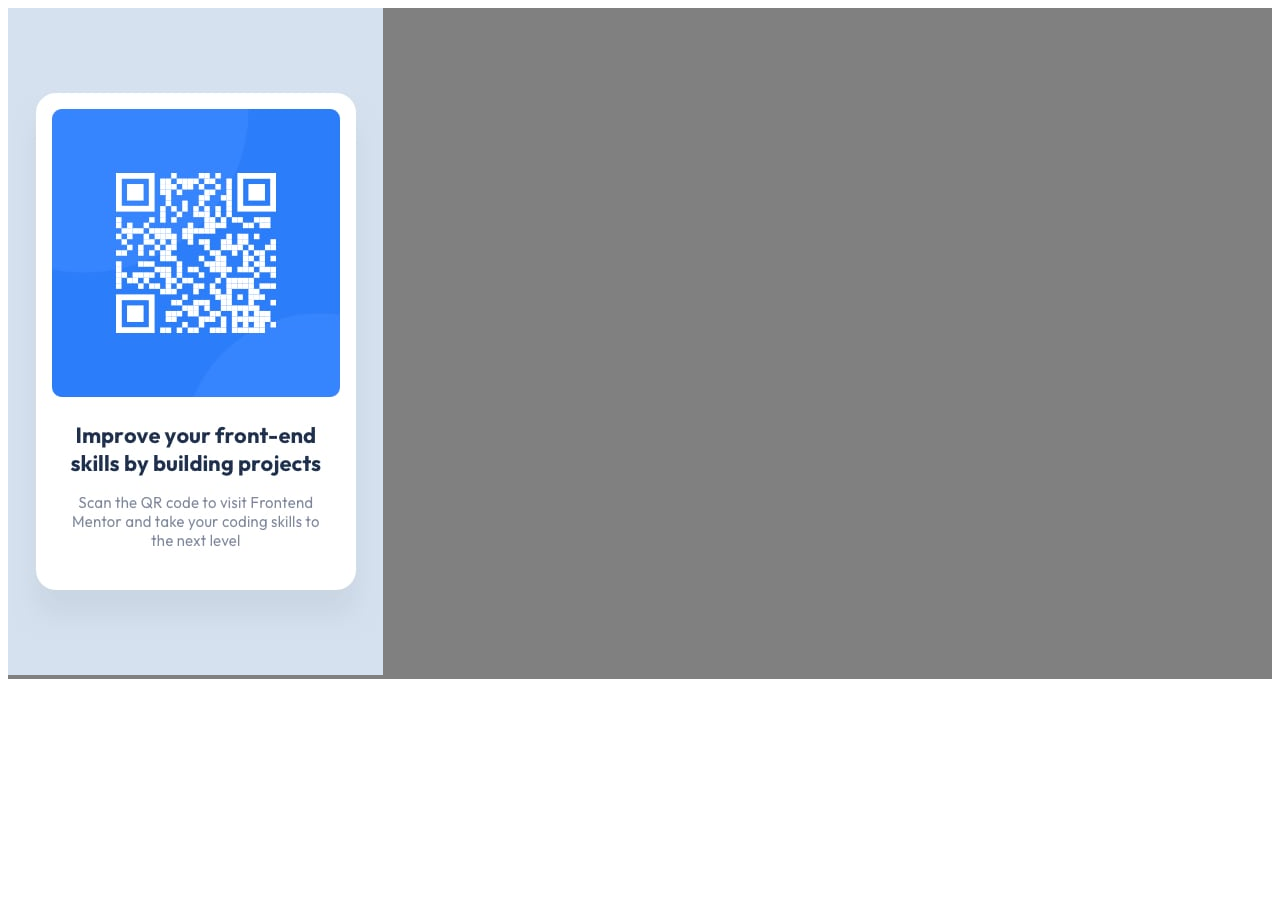
==== index.html @ ce4f6adb "Add files via upload" ====
<!DOCTYPE html>
<html lang="en">
<head>
    <meta charset="UTF-8">
    <meta name="viewport" content="width=device-width, initial-scale=1.0">
    <title>Document</title>
    <link rel="stylesheet" href="style.css">
  
</head>
<body>
    

<div class="container">
<div class="card">
<img src="design/mobile-design.jpg" alt="">

</div>


</div>


</body>
</html>
---- style.css ----
.container{
    background-color: gray;
}
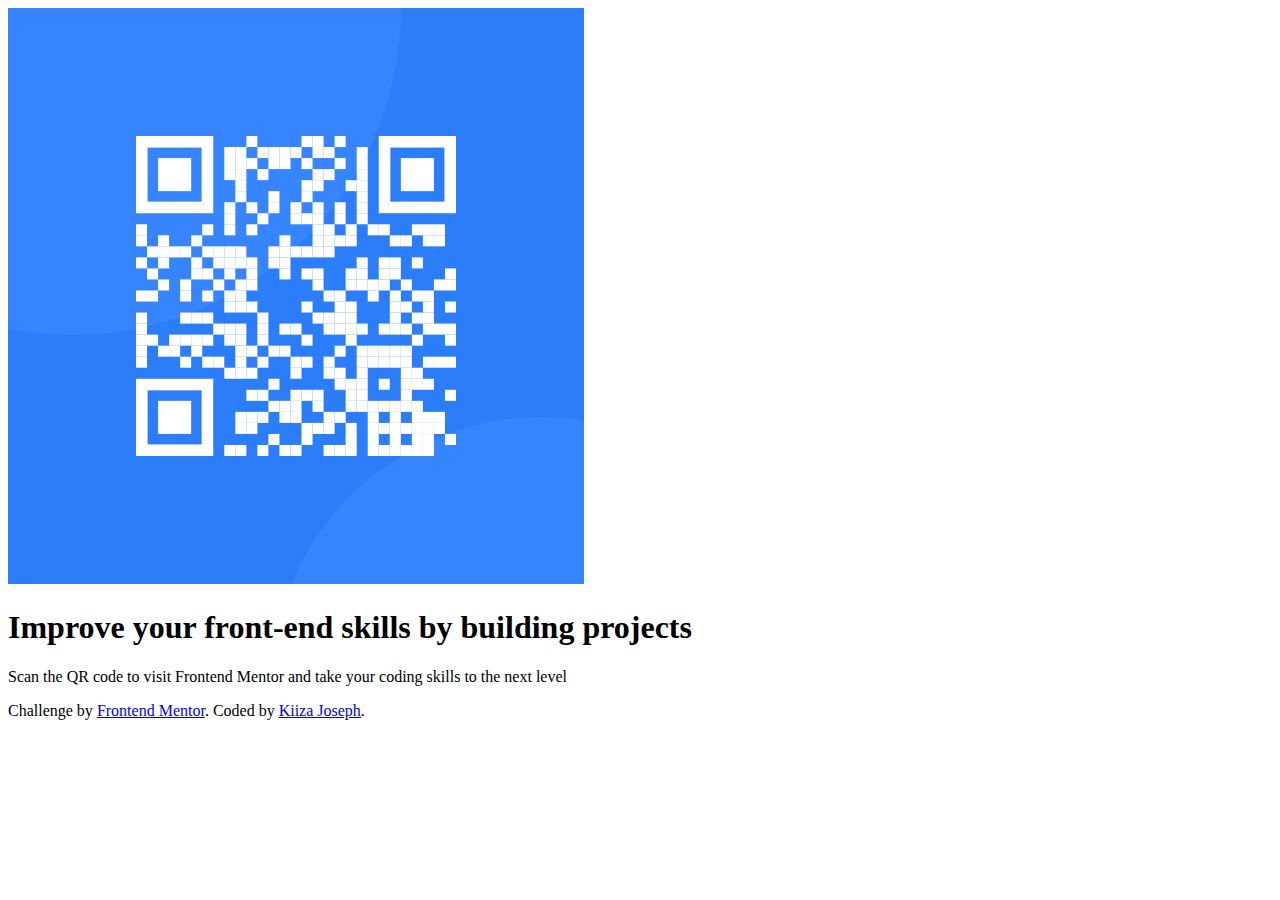
==== commit e85016b2: "Update index.html" ====
--- a/index.html
+++ b/index.html
@@ -3,16 +3,44 @@
 <head>
     <meta charset="UTF-8">
     <meta name="viewport" content="width=device-width, initial-scale=1.0">
-    <title>Document</title>
+    <title>Qr-code-component-main</title>
     <link rel="stylesheet" href="style.css">
-  
+     <link
+      rel="stylesheet"
+      href="https://fonts.googleapis.com/css?family=Outfit"
+    />
+
+    <link
+      rel="icon"
+      type="image/png"
+      sizes="32x32"
+      href="./images/favicon-32x32.png"
+    />
 </head>
 <body>
-    
+     <main>
+        <section class="card">
+          <img src="images/image-qr-code.png" alt="image of a qr code" />
+          <h1>Improve your front-end skills by building projects</h1>
+          <p>
+            Scan the QR code to visit Frontend Mentor and take your coding skills
+            to the next level
+          </p>
+          <div class="attribution">
+            Challenge by
+            <a href="https://www.frontendmentor.io?ref=challenge" target="_blank"
+              >Frontend Mentor</a
+            >. Coded by <a href="https://github.com/valleyman89">Kiiza Joseph</a>.
+          </div>
+        </section>
+      </main>
 
-<div class="container">
-<div class="card">
-<img src="design/mobile-design.jpg" alt="">
+
+</div>
+
+
+</div>
+
 
 </div>
 
@@ -21,4 +49,4 @@
 
 
 </body>
-</html>+</html>
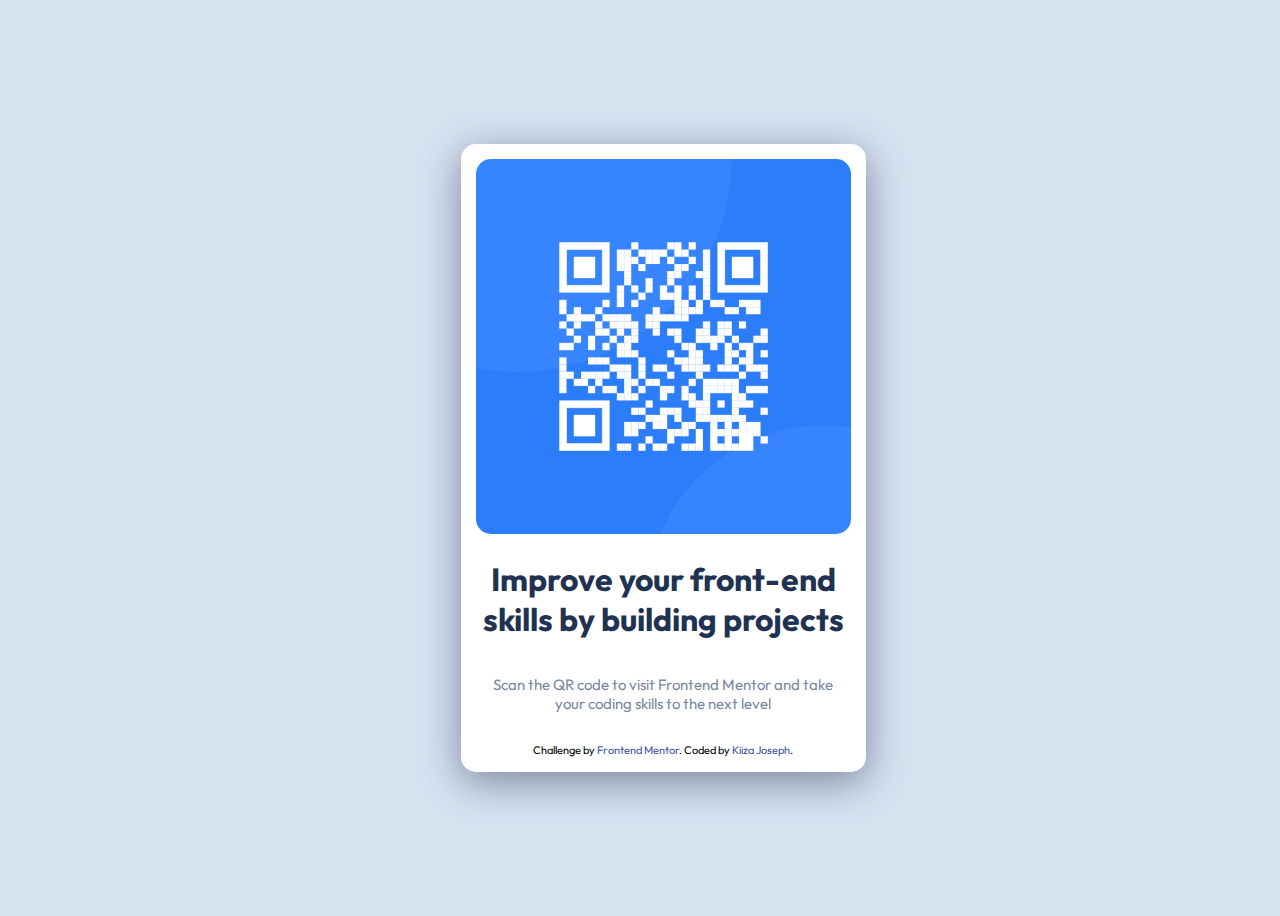
==== commit 85f91076: "Add files via upload" ====
--- a/index.html
+++ b/index.html
@@ -3,9 +3,9 @@
 <head>
     <meta charset="UTF-8">
     <meta name="viewport" content="width=device-width, initial-scale=1.0">
-    <title>Qr-code-component-main</title>
+    <title>Document</title>
     <link rel="stylesheet" href="style.css">
-     <link
+    <link
       rel="stylesheet"
       href="https://fonts.googleapis.com/css?family=Outfit"
     />
@@ -18,7 +18,8 @@
     />
 </head>
 <body>
-     <main>
+    
+    <main>
         <section class="card">
           <img src="images/image-qr-code.png" alt="image of a qr code" />
           <h1>Improve your front-end skills by building projects</h1>
@@ -42,11 +43,5 @@
 </div>
 
 
-</div>
-
-
-</div>
-
-
 </body>
-</html>
+</html>--- a/style.css
+++ b/style.css
@@ -1,4 +1,50 @@
-.container{
-    background-color: gray;
-}
+body {
+    align-items: center;
+    background-color: hsl(212, 45%, 89%);
+    display: flex;
+    font-family: "Outfit", serif;
+    justify-content: center;
+    height: 100%;
+    min-height: 100vh;
+    overflow: hidden;
+    width: 100%;
+  }
+  
+  .card {
+    background-color: white;
+    border-radius: 15px;
+    box-shadow: 0 10px 40px hsl(220, 15%, 55%);
+    padding: 4%;
+    top: 25%;
+    text-align: center;
+    width: 375px;
+  }
+  
+  img {
+    border-radius: 15px;
+    height: 375px;
+    width: 375px;
+  }
+  
+  h1 {
+    color: hsl(218, 44%, 22%);
+    font-weight: 700;
+  }
+  
+  p {
+    color: hsl(220, 15%, 55%);
+    font-size: 15px;
+    font-weight: 400;
+    padding: 15px;
+  }
+  
+  .attribution {
+    font-size: 11px;
+    text-align: center;
+  }
+  
+  .attribution a {
+    color: hsl(228, 45%, 44%);
+    text-decoration: none;
+  }
 
